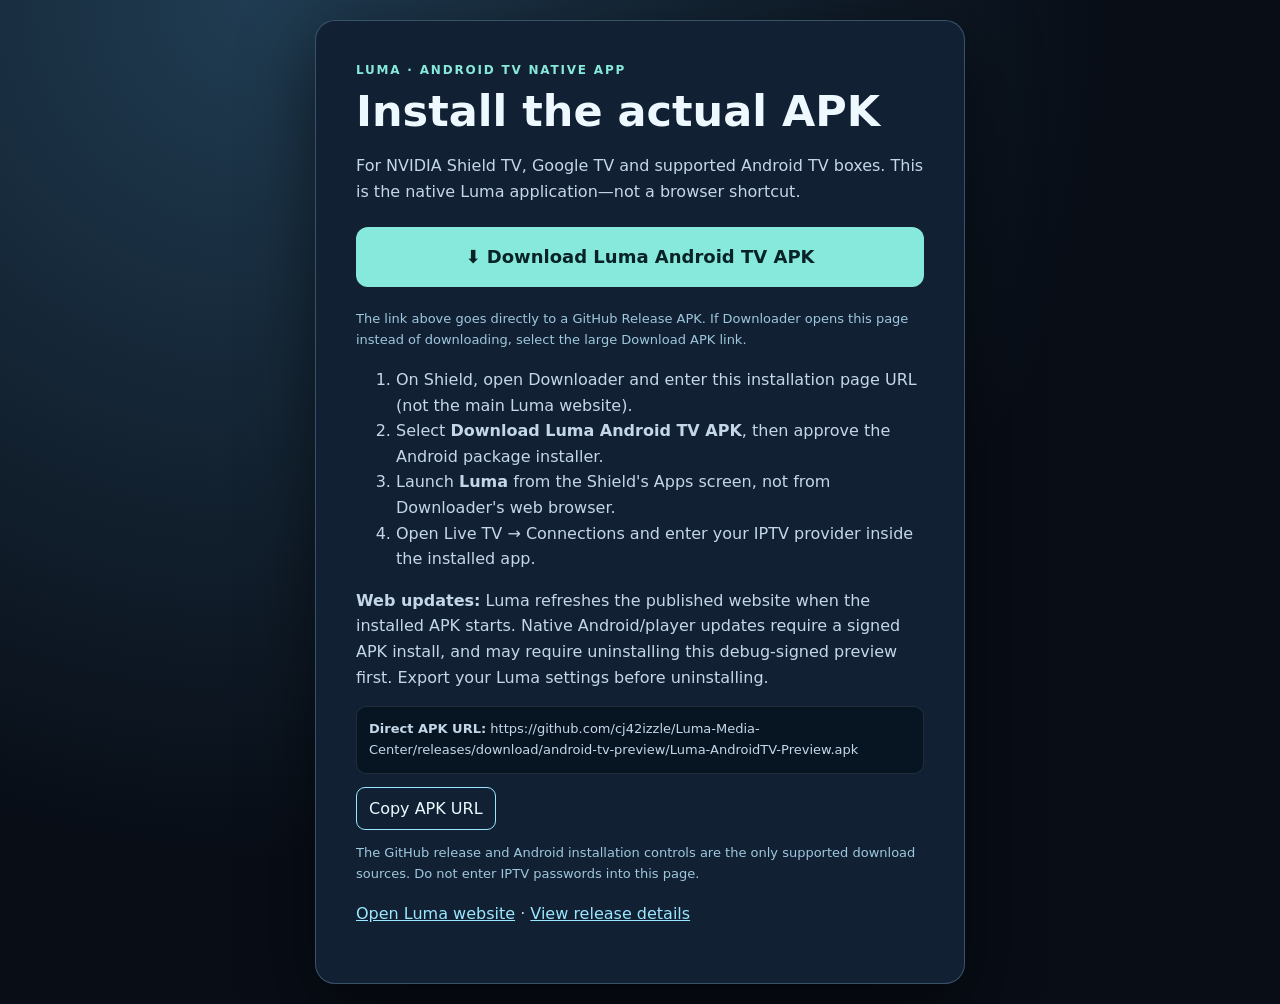
==== install.html @ 8cc92ce0 "Add an explicit NVIDIA Shield APK installation page linking to the real GitHub release file" ====
<!doctype html>
<html lang="en"><head><meta charset="utf-8"><meta name="viewport" content="width=device-width, initial-scale=1"><meta name="theme-color" content="#081525">
<title>Install Luma on NVIDIA Shield & Android TV</title>
<style>
*{box-sizing:border-box}body{min-height:100vh;display:grid;place-items:center;background:radial-gradient(circle at 20% 0%,#203c52,#080d16 60%);color:#edf8ff;margin:0;font:16px/1.6 system-ui,sans-serif;padding:20px}main{max-width:650px;border:1px solid #7ba7c35e;padding:clamp(22px,5vw,40px);border-radius:20px;background:#112133;box-shadow:0 22px 70px #0008}.eyebrow{color:#87e9db;letter-spacing:.15em;font-size:12px;font-weight:900;text-transform:uppercase}h1{font-size:clamp(27px,4vw,43px);line-height:1.1;margin:8px 0 18px}p,li{color:#c4d7e8}a.download{display:block;text-decoration:none;text-align:center;background:#87e9db;color:#072328;font-weight:850;padding:16px;border-radius:12px;margin:22px 0;font-size:18px}.hint{color:#9fc7dd;font-size:13px}.path{overflow-wrap:anywhere;font-size:13px;background:#071523;padding:12px;border-radius:10px;border:1px solid #ffffff18}a{color:#9be6ff}code{color:#e7f9fb}button{border:1px solid #9be6ff;background:transparent;border-radius:9px;color:#eafaff;font:inherit;padding:8px 12px}
</style></head><body><main><div class="eyebrow">Luma · Android TV native app</div><h1>Install the actual APK</h1>
<p>For NVIDIA Shield TV, Google TV and supported Android TV boxes. This is the native Luma application—not a browser shortcut.</p>
<a class="download" id="apk" href="https://github.com/cj42izzle/Luma-Media-Center/releases/download/android-tv-preview/Luma-AndroidTV-Preview.apk">⬇ Download Luma Android TV APK</a>
<p class="hint">The link above goes directly to a GitHub Release APK. If Downloader opens this page instead of downloading, select the large Download APK link.</p>
<ol><li>On Shield, open Downloader and enter this installation page URL (not the main Luma website).</li><li>Select <strong>Download Luma Android TV APK</strong>, then approve the Android package installer.</li><li>Launch <strong>Luma</strong> from the Shield's Apps screen, not from Downloader's web browser.</li><li>Open Live TV → Connections and enter your IPTV provider inside the installed app.</li></ol>
<p><strong>Web updates:</strong> Luma refreshes the published website when the installed APK starts. Native Android/player updates require a signed APK install, and may require uninstalling this debug-signed preview first. Export your Luma settings before uninstalling.</p>
<p class="path"><strong>Direct APK URL:</strong> <span id="direct">https://github.com/cj42izzle/Luma-Media-Center/releases/download/android-tv-preview/Luma-AndroidTV-Preview.apk</span></p>
<button type="button" id="copy">Copy APK URL</button>
<p class="hint">The GitHub release and Android installation controls are the only supported download sources. Do not enter IPTV passwords into this page.</p>
<p><a href="./">Open Luma website</a> · <a href="https://github.com/cj42izzle/Luma-Media-Center/releases/tag/android-tv-preview">View release details</a></p>
</main><script>document.getElementById("copy").addEventListener("click",async()=>{try{await navigator.clipboard.writeText(document.getElementById("direct").textContent);document.getElementById("copy").textContent="Copied APK URL"}catch{document.getElementById("copy").textContent="Select the direct URL above to copy"}})</script></body></html>
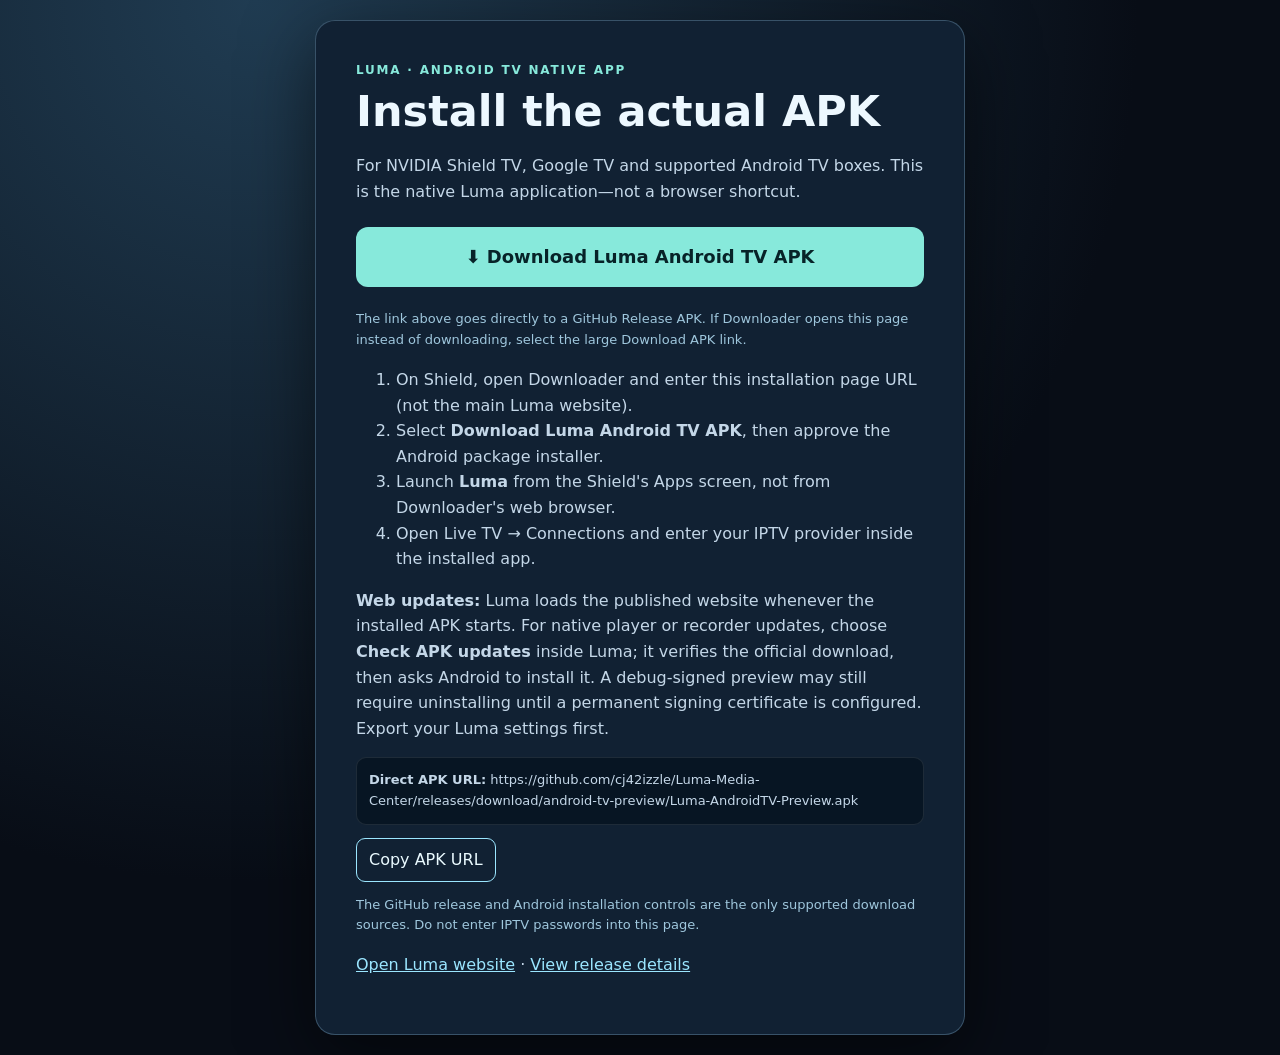
==== commit aafd7ecc: "Explain the native Shield update button and Android installation permission" ====
--- a/install.html
+++ b/install.html
@@ -8,7 +8,7 @@
 <a class="download" id="apk" href="https://github.com/cj42izzle/Luma-Media-Center/releases/download/android-tv-preview/Luma-AndroidTV-Preview.apk">⬇ Download Luma Android TV APK</a>
 <p class="hint">The link above goes directly to a GitHub Release APK. If Downloader opens this page instead of downloading, select the large Download APK link.</p>
 <ol><li>On Shield, open Downloader and enter this installation page URL (not the main Luma website).</li><li>Select <strong>Download Luma Android TV APK</strong>, then approve the Android package installer.</li><li>Launch <strong>Luma</strong> from the Shield's Apps screen, not from Downloader's web browser.</li><li>Open Live TV → Connections and enter your IPTV provider inside the installed app.</li></ol>
-<p><strong>Web updates:</strong> Luma refreshes the published website when the installed APK starts. Native Android/player updates require a signed APK install, and may require uninstalling this debug-signed preview first. Export your Luma settings before uninstalling.</p>
+<p><strong>Web updates:</strong> Luma loads the published website whenever the installed APK starts. For native player or recorder updates, choose <strong>Check APK updates</strong> inside Luma; it verifies the official download, then asks Android to install it. A debug-signed preview may still require uninstalling until a permanent signing certificate is configured. Export your Luma settings first.</p>
 <p class="path"><strong>Direct APK URL:</strong> <span id="direct">https://github.com/cj42izzle/Luma-Media-Center/releases/download/android-tv-preview/Luma-AndroidTV-Preview.apk</span></p>
 <button type="button" id="copy">Copy APK URL</button>
 <p class="hint">The GitHub release and Android installation controls are the only supported download sources. Do not enter IPTV passwords into this page.</p>
